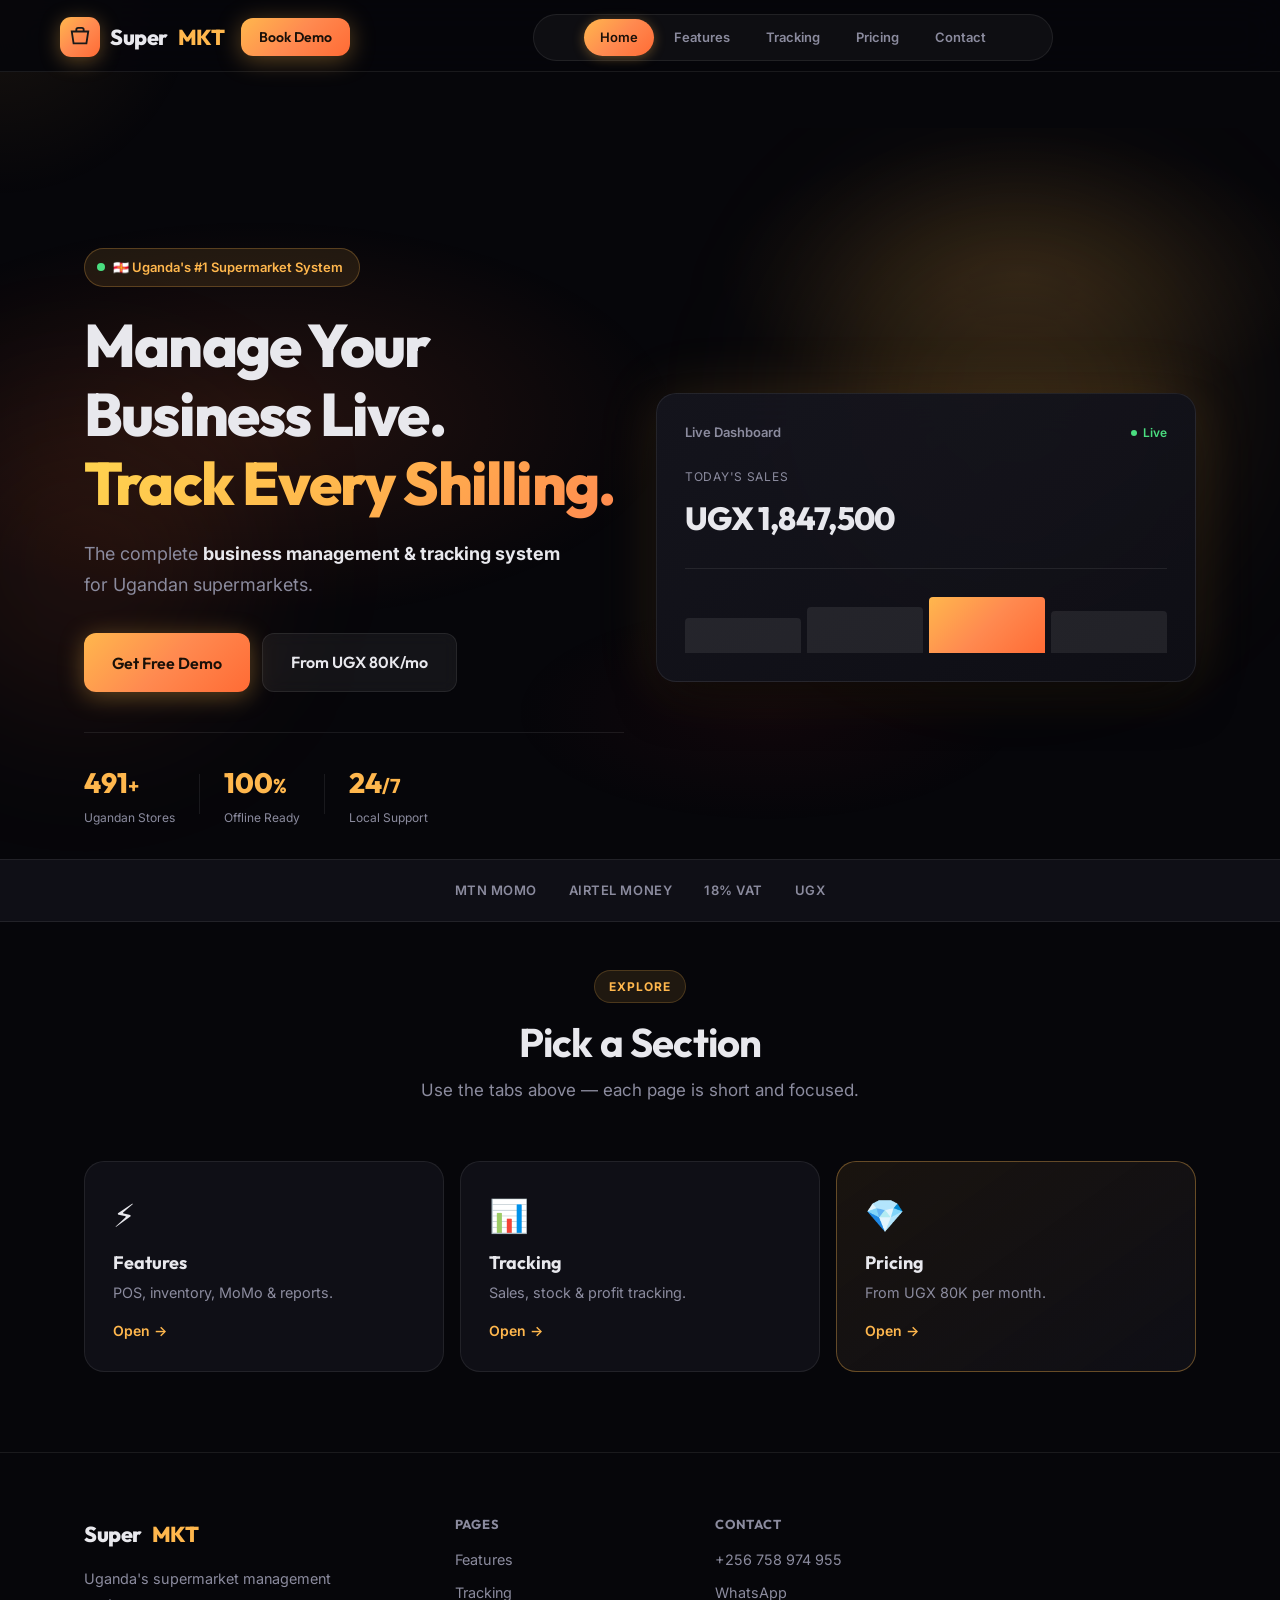
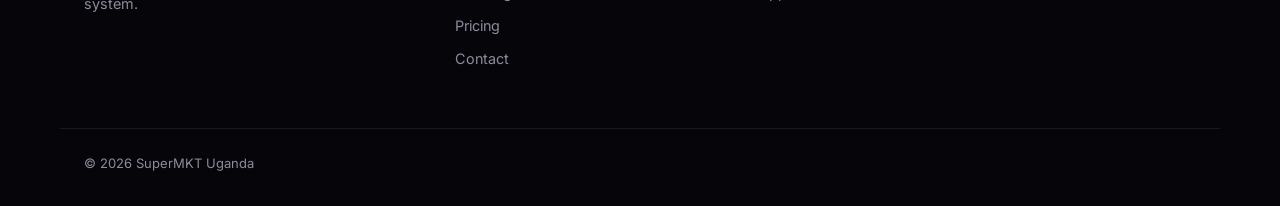
==== index.html @ b22f4d41 "Initial commit of asmart supermarket website" ====
<!DOCTYPE html>
<html lang="en">
<head>
    <meta charset="UTF-8">
    <meta name="viewport" content="width=device-width, initial-scale=1.0">
    <title>Home | SuperMKT Uganda</title>
    <meta name="description" content="Uganda's #1 supermarket POS and business management system. From UGX 80,000/month.">
    <link rel="stylesheet" href="styles.css">
    <link rel="preconnect" href="https://fonts.googleapis.com">
    <link rel="preconnect" href="https://fonts.gstatic.com" crossorigin>
    <link href="https://fonts.googleapis.com/css2?family=Outfit:wght@400;500;600;700;800&family=Inter:wght@400;500;600&display=swap" rel="stylesheet">
</head>
<body data-page="home">
    <div class="cursor-glow" id="cursorGlow" aria-hidden="true"></div>

    <header class="site-header" id="nav">
        <div class="wrap header-inner">
            <a href="index.html" class="brand">
                <span class="brand-icon"><svg width="22" height="22" viewBox="0 0 24 24" fill="none"><path d="M3 6h18l-2 13H5L3 6z" stroke="currentColor" stroke-width="2"/><path d="M8 6V4a2 2 0 012-2h4a2 2 0 012 2v2" stroke="currentColor" stroke-width="2"/></svg></span>
                Super<span class="brand-accent">MKT</span>
            </a>
            <nav class="page-tabs" aria-label="Pages">
                <a href="index.html" class="page-tab" data-page="home">Home</a>
                <a href="features.html" class="page-tab" data-page="features">Features</a>
                <a href="tracking.html" class="page-tab" data-page="tracking">Tracking</a>
                <a href="pricing.html" class="page-tab" data-page="pricing">Pricing</a>
                <a href="contact.html" class="page-tab" data-page="contact">Contact</a>
            </nav>
            <button class="btn btn-gold btn-sm header-cta" data-open-modal="demo">Book Demo</button>
            <button class="nav-toggle" id="navToggle" aria-label="Menu"><span></span><span></span><span></span></button>
        </div>
    </header>

    <main class="page-main">
        <section class="hero hero-compact">
            <div class="hero-mesh" aria-hidden="true"></div>
            <div class="hero-orb hero-orb-1" aria-hidden="true"></div>
            <div class="hero-orb hero-orb-2" aria-hidden="true"></div>
            <div class="wrap hero-inner">
                <div class="hero-content reveal">
                    <div class="pill"><span class="pill-dot"></span> &#127468;&#127468; Uganda's #1 Supermarket System</div>
                    <h1>Manage Your Business Live.<br><span class="text-gradient">Track Every Shilling.</span></h1>
                    <p class="hero-sub">The complete <strong>business management &amp; tracking system</strong> for Ugandan supermarkets.</p>
                    <div class="hero-btns">
                        <button class="btn btn-gold btn-lg" data-open-modal="demo">Get Free Demo</button>
                        <a href="pricing.html" class="btn btn-glass btn-lg">From UGX 80K/mo</a>
                    </div>
                    <div class="hero-metrics">
                        <div class="metric" data-count="500"><span class="metric-num">0</span><span class="metric-suffix">+</span><span class="metric-label">Ugandan Stores</span></div>
                        <div class="metric-divider"></div>
                        <div class="metric"><span class="metric-num">100</span><span class="metric-suffix">%</span><span class="metric-label">Offline Ready</span></div>
                        <div class="metric-divider"></div>
                        <div class="metric"><span class="metric-num">24</span><span class="metric-suffix">/7</span><span class="metric-label">Local Support</span></div>
                    </div>
                </div>
                <div class="hero-panel reveal delay">
                    <div class="panel-glass">
                        <div class="panel-header"><span class="panel-title">Live Dashboard</span><span class="panel-live"><span></span> Live</span></div>
                        <div class="panel-hero-stat">
                            <span class="panel-label">Today's Sales</span>
                            <span class="panel-big" id="liveSales">UGX 1,847,500</span>
                        </div>
                        <div class="panel-bars" aria-hidden="true">
                            <div class="bar" style="--h:55%"></div><div class="bar" style="--h:72%"></div><div class="bar active" style="--h:88%"></div><div class="bar" style="--h:65%"></div>
                        </div>
                    </div>
                </div>
            </div>
        </section>
        <section class="strip"><div class="wrap strip-inner"><span>MTN MoMo</span><span>Airtel Money</span><span>18% VAT</span><span>UGX</span></div></section>
        <section class="section explore-section">
            <div class="wrap">
                <div class="section-head reveal"><span class="tag">Explore</span><h2>Pick a Section</h2><p>Use the tabs above — each page is short and focused.</p></div>
                <div class="explore-grid reveal">
                    <a href="features.html" class="explore-card"><span class="explore-icon">&#9889;</span><h3>Features</h3><p>POS, inventory, MoMo &amp; reports.</p><span class="explore-link">Open &rarr;</span></a>
                    <a href="tracking.html" class="explore-card"><span class="explore-icon">&#128202;</span><h3>Tracking</h3><p>Sales, stock &amp; profit tracking.</p><span class="explore-link">Open &rarr;</span></a>
                    <a href="pricing.html" class="explore-card featured-explore"><span class="explore-icon">&#128142;</span><h3>Pricing</h3><p>From UGX 80K per month.</p><span class="explore-link">Open &rarr;</span></a>
                </div>
            </div>
        </section>
    </main>

    <footer class="footer">
        <div class="wrap footer-grid">
            <div class="footer-brand"><a href="index.html" class="brand">Super<span class="brand-accent">MKT</span></a><p>Uganda's supermarket management system.</p></div>
            <div class="footer-col"><h4>Pages</h4><a href="features.html">Features</a><a href="tracking.html">Tracking</a><a href="pricing.html">Pricing</a><a href="contact.html">Contact</a></div>
            <div class="footer-col"><h4>Contact</h4><a href="tel:+256758974955">+256 758 974 955</a><a href="https://wa.me/256779654710">WhatsApp</a></div>
        </div>
        <div class="wrap footer-bottom"><p>&copy; 2026 SuperMKT Uganda</p></div>
    </footer>

    <div class="modal-overlay" id="modalOverlay" aria-hidden="true">
        <div class="modal" role="dialog" aria-modal="true">
            <button class="modal-close" id="modalClose" aria-label="Close">&times;</button>
            <div class="modal-header"><span class="tag">Free Demo</span><h2>Book Your Free Demo</h2></div>
            <form id="demoForm" class="modal-form">
                <div class="form-grid">
                    <div class="field"><label for="demoName">Name</label><input type="text" id="demoName" required></div>
                    <div class="field"><label for="demoPhone">Phone</label><input type="tel" id="demoPhone" required></div>
                </div>
                <div class="field"><label for="demoCity">City</label><input type="text" id="demoCity" required></div>
                <div class="field"><label for="demoPlan">Plan</label><select id="demoPlan"><option value="Starter">Starter 80K</option><option value="Professional" selected>Professional 120K</option><option value="Enterprise">Enterprise 150K</option></select></div>
                <div class="field"><label for="demoMsg">Message</label><textarea id="demoMsg" rows="3"></textarea></div>
                <button type="submit" class="btn btn-gold btn-block btn-lg">Send via WhatsApp</button>
            </form>
        </div>
    </div>
    <script src="script.js"></script>
</body>
</html>
---- styles.css ----
/* SuperMKT Uganda — Premium Landing */
*, *::before, *::after { margin: 0; padding: 0; box-sizing: border-box; }

:root {
    --bg: #06060a;
    --bg-card: #0f0f16;
    --bg-elevated: #16161f;
    --surface: rgba(255, 255, 255, 0.04);
    --border: rgba(255, 255, 255, 0.08);
    --border-hover: rgba(255, 183, 77, 0.35);
    --text: #e8e8ed;
    --text-muted: #8b8b9e;
    --gold: #ffb74d;
    --gold-bright: #ffc107;
    --orange: #ff6b35;
    --red-ug: #d32f2f;
    --gradient: linear-gradient(135deg, #ffb74d 0%, #ff8a50 50%, #ff6b35 100%);
    --gradient-text: linear-gradient(135deg, #ffd54f, #ffb74d, #ff8a50);
    --glow: 0 0 60px rgba(255, 183, 77, 0.15);
    --shadow: 0 24px 48px -12px rgba(0, 0, 0, 0.6);
    --radius: 20px;
    --radius-sm: 12px;
    --font: 'Outfit', system-ui, sans-serif;
    --font-body: 'Inter', system-ui, sans-serif;
    --ease: cubic-bezier(0.22, 1, 0.36, 1);
    --nav-h: 72px;
    --header-h: 128px;
}

html { scroll-behavior: smooth; }

body {
    font-family: var(--font-body);
    background: var(--bg);
    color: var(--text);
    line-height: 1.6;
    overflow-x: hidden;
    -webkit-font-smoothing: antialiased;
}

.wrap {
    max-width: 1160px;
    margin: 0 auto;
    padding: 0 24px;
}

h1, h2, h3, h4 { font-family: var(--font); font-weight: 700; line-height: 1.15; }

a { color: inherit; text-decoration: none; }

/* Cursor glow (desktop) */
.cursor-glow {
    position: fixed;
    width: 400px;
    height: 400px;
    border-radius: 50%;
    background: radial-gradient(circle, rgba(255, 183, 77, 0.08) 0%, transparent 70%);
    pointer-events: none;
    z-index: 0;
    transform: translate(-50%, -50%);
    transition: opacity 0.3s;
    opacity: 0;
}

@media (hover: hover) and (pointer: fine) {
    .cursor-glow { opacity: 1; }
}

/* Nav */
.nav {
    position: fixed;
    top: 0; left: 0; right: 0;
    z-index: 1000;
    height: var(--nav-h);
    display: flex;
    align-items: center;
    transition: background 0.4s var(--ease), border-color 0.4s;
    border-bottom: 1px solid transparent;
}

.nav.scrolled {
    background: rgba(6, 6, 10, 0.85);
    backdrop-filter: blur(20px);
    -webkit-backdrop-filter: blur(20px);
    border-bottom-color: var(--border);
}

.nav-wrap {
    display: flex;
    align-items: center;
    justify-content: space-between;
    width: 100%;
}

.brand {
    display: flex;
    align-items: center;
    gap: 10px;
    font-family: var(--font);
    font-size: 1.35rem;
    font-weight: 800;
    color: var(--text);
    letter-spacing: -0.02em;
}

.brand-icon {
    width: 40px;
    height: 40px;
    display: flex;
    align-items: center;
    justify-content: center;
    background: var(--gradient);
    border-radius: 11px;
    color: #1a1a1a;
    box-shadow: 0 4px 20px rgba(255, 183, 77, 0.35);
}

.brand-accent { color: var(--gold); }

.nav-links {
    display: flex;
    align-items: center;
    gap: 2rem;
}

.nav-links a {
    font-size: 0.9rem;
    font-weight: 500;
    color: var(--text-muted);
    transition: color 0.25s;
    position: relative;
}

.nav-links a::after {
    content: '';
    position: absolute;
    bottom: -4px; left: 0;
    width: 0; height: 2px;
    background: var(--gradient);
    border-radius: 2px;
    transition: width 0.3s var(--ease);
}

.nav-links a:hover { color: var(--text); }
.nav-links a:hover::after { width: 100%; }

.nav-toggle {
    display: none;
    flex-direction: column;
    gap: 5px;
    background: none;
    border: none;
    cursor: pointer;
    padding: 8px;
}

.nav-toggle span {
    width: 24px;
    height: 2px;
    background: var(--text);
    border-radius: 2px;
    transition: 0.3s;
}

/* Buttons */
.btn {
    display: inline-flex;
    align-items: center;
    justify-content: center;
    gap: 8px;
    padding: 12px 24px;
    border-radius: var(--radius-sm);
    font-family: var(--font);
    font-weight: 600;
    font-size: 0.9375rem;
    border: none;
    cursor: pointer;
    transition: transform 0.25s var(--ease), box-shadow 0.25s, background 0.25s;
}

.btn:active { transform: scale(0.97); }

.btn-gold {
    background: var(--gradient);
    color: #1a1008;
    box-shadow: 0 4px 24px rgba(255, 183, 77, 0.35);
}

.btn-gold:hover {
    transform: translateY(-2px);
    box-shadow: 0 8px 32px rgba(255, 183, 77, 0.45);
}

.btn-glass {
    background: rgba(255, 255, 255, 0.06);
    color: var(--text);
    border: 1px solid var(--border);
    backdrop-filter: blur(8px);
}

.btn-glass:hover {
    background: rgba(255, 255, 255, 0.1);
    border-color: rgba(255, 255, 255, 0.15);
}

.btn-outline {
    background: transparent;
    color: var(--gold);
    border: 1.5px solid rgba(255, 183, 77, 0.4);
}

.btn-outline:hover {
    background: rgba(255, 183, 77, 0.08);
    border-color: var(--gold);
}

.btn-sm { padding: 10px 18px; font-size: 0.875rem; }
.btn-lg { padding: 16px 28px; font-size: 1rem; }
.btn-block { width: 100%; }

/* Hero */
.hero {
    position: relative;
    min-height: 100vh;
    padding: calc(var(--nav-h) + 48px) 0 80px;
    display: flex;
    align-items: center;
    overflow: hidden;
}

.hero-mesh {
    position: absolute;
    inset: 0;
    background:
        radial-gradient(ellipse 60% 50% at 20% 40%, rgba(255, 107, 53, 0.12) 0%, transparent 55%),
        radial-gradient(ellipse 50% 40% at 80% 20%, rgba(255, 183, 77, 0.1) 0%, transparent 50%),
        radial-gradient(ellipse 40% 30% at 60% 80%, rgba(211, 47, 47, 0.06) 0%, transparent 50%);
}

.hero-orb {
    position: absolute;
    border-radius: 50%;
    filter: blur(80px);
    animation: orbFloat 8s ease-in-out infinite;
}

.hero-orb-1 {
    width: 400px; height: 400px;
    background: rgba(255, 183, 77, 0.12);
    top: 10%; right: 5%;
}

.hero-orb-2 {
    width: 300px; height: 300px;
    background: rgba(255, 107, 53, 0.1);
    bottom: 20%; left: -5%;
    animation-delay: -4s;
}

@keyframes orbFloat {
    0%, 100% { transform: translate(0, 0); }
    50% { transform: translate(20px, -30px); }
}

.hero-inner {
    position: relative;
    display: grid;
    grid-template-columns: 1fr 1fr;
    gap: 48px;
    align-items: center;
    z-index: 1;
}

.pill {
    display: inline-flex;
    align-items: center;
    gap: 8px;
    padding: 8px 16px 8px 12px;
    background: rgba(255, 183, 77, 0.1);
    border: 1px solid rgba(255, 183, 77, 0.25);
    border-radius: 100px;
    font-size: 0.8125rem;
    font-weight: 600;
    color: var(--gold);
    margin-bottom: 24px;
}

.pill-dot {
    width: 8px; height: 8px;
    background: #4ade80;
    border-radius: 50%;
    animation: pulse 2s infinite;
}

@keyframes pulse {
    0%, 100% { opacity: 1; box-shadow: 0 0 0 0 rgba(74, 222, 128, 0.5); }
    50% { opacity: 0.8; box-shadow: 0 0 0 6px rgba(74, 222, 128, 0); }
}

.hero h1 {
    font-size: clamp(2.25rem, 5vw, 3.75rem);
    font-weight: 800;
    letter-spacing: -0.03em;
    margin-bottom: 20px;
    color: var(--text);
}

.text-gradient {
    background: var(--gradient-text);
    -webkit-background-clip: text;
    -webkit-text-fill-color: transparent;
    background-clip: text;
}

.hero-sub {
    font-size: 1.125rem;
    color: var(--text-muted);
    max-width: 480px;
    margin-bottom: 32px;
    line-height: 1.75;
}

.hero-sub strong { color: var(--text); }

.hero-btns {
    display: flex;
    flex-wrap: wrap;
    gap: 12px;
    margin-bottom: 40px;
}

.hero-metrics {
    display: flex;
    align-items: center;
    gap: 24px;
    padding-top: 28px;
    border-top: 1px solid var(--border);
}

.metric-num {
    font-family: var(--font);
    font-size: 1.75rem;
    font-weight: 800;
    color: var(--gold);
}

.metric-suffix {
    font-family: var(--font);
    font-size: 1.25rem;
    font-weight: 700;
    color: var(--gold);
}

.metric-label {
    display: block;
    font-size: 0.75rem;
    color: var(--text-muted);
    margin-top: 2px;
}

.metric-divider {
    width: 1px;
    height: 40px;
    background: var(--border);
}

/* Hero panel */
.hero-panel { position: relative; }

.panel-glass {
    background: linear-gradient(145deg, rgba(22, 22, 31, 0.9), rgba(15, 15, 22, 0.95));
    border: 1px solid var(--border);
    border-radius: var(--radius);
    padding: 28px;
    box-shadow: var(--shadow), var(--glow);
    backdrop-filter: blur(20px);
}

.panel-header {
    display: flex;
    justify-content: space-between;
    align-items: center;
    margin-bottom: 20px;
}

.panel-title {
    font-size: 0.8125rem;
    font-weight: 600;
    color: var(--text-muted);
}

.panel-live {
    display: flex;
    align-items: center;
    gap: 6px;
    font-size: 0.75rem;
    font-weight: 600;
    color: #4ade80;
}

.panel-live span {
    width: 6px; height: 6px;
    background: #4ade80;
    border-radius: 50%;
    animation: pulse 1.5s infinite;
}

.panel-hero-stat {
    margin-bottom: 20px;
    padding-bottom: 20px;
    border-bottom: 1px solid var(--border);
}

.panel-label {
    font-size: 0.75rem;
    color: var(--text-muted);
    text-transform: uppercase;
    letter-spacing: 0.06em;
}

.panel-big {
    display: block;
    font-family: var(--font);
    font-size: 2rem;
    font-weight: 800;
    color: var(--text);
    margin: 4px 0;
    letter-spacing: -0.02em;
}

.panel-change {
    font-size: 0.8125rem;
    color: #4ade80;
    font-weight: 600;
}

.panel-grid {
    display: grid;
    grid-template-columns: repeat(2, 1fr);
    gap: 10px;
    margin-bottom: 20px;
}

.panel-card {
    padding: 14px;
    background: var(--surface);
    border-radius: var(--radius-sm);
    border: 1px solid var(--border);
}

.panel-card.warn { border-color: rgba(255, 107, 53, 0.3); }

.pc-icon { font-size: 1.125rem; display: block; margin-bottom: 6px; }

.pc-val {
    font-family: var(--font);
    font-size: 1.25rem;
    font-weight: 700;
    display: block;
}

.pc-lbl {
    font-size: 0.6875rem;
    color: var(--text-muted);
}

.panel-bars {
    display: flex;
    align-items: flex-end;
    gap: 6px;
    height: 64px;
}

.panel-bars .bar {
    flex: 1;
    height: var(--h);
    background: rgba(255, 255, 255, 0.08);
    border-radius: 4px 4px 0 0;
    transition: height 0.6s var(--ease);
}

.panel-bars .bar.active {
    background: var(--gradient);
}

.float-badge {
    position: absolute;
    display: flex;
    align-items: center;
    gap: 10px;
    padding: 12px 16px;
    background: var(--bg-elevated);
    border: 1px solid var(--border);
    border-radius: var(--radius-sm);
    box-shadow: var(--shadow);
    animation: badgeFloat 4s ease-in-out infinite;
}

.float-badge strong { display: block; font-size: 0.8125rem; }
.float-badge small { font-size: 0.6875rem; color: var(--text-muted); }

.fb-1 { bottom: -16px; left: -24px; animation-delay: 0s; }
.fb-2 { top: 40px; right: -20px; animation-delay: 1.5s; }

.fb-icon { font-size: 1.25rem; }

@keyframes badgeFloat {
    0%, 100% { transform: translateY(0); }
    50% { transform: translateY(-8px); }
}

/* Strip */
.strip {
    padding: 20px 0;
    border-top: 1px solid var(--border);
    border-bottom: 1px solid var(--border);
    background: var(--bg-card);
}

.strip-inner {
    display: flex;
    flex-wrap: wrap;
    justify-content: center;
    gap: 12px 32px;
}

.strip-inner span {
    font-size: 0.8125rem;
    font-weight: 600;
    color: var(--text-muted);
    letter-spacing: 0.04em;
    text-transform: uppercase;
}

/* Sections */
.section { padding: 100px 0; }

.section-head {
    text-align: center;
    max-width: 560px;
    margin: 0 auto 56px;
}

.section-head h2 {
    font-size: clamp(1.75rem, 3.5vw, 2.5rem);
    margin-bottom: 12px;
    letter-spacing: -0.02em;
}

.section-head p { color: var(--text-muted); font-size: 1.0625rem; }

.tag {
    display: inline-block;
    padding: 6px 14px;
    background: rgba(255, 183, 77, 0.1);
    border: 1px solid rgba(255, 183, 77, 0.2);
    border-radius: 100px;
    font-size: 0.75rem;
    font-weight: 700;
    color: var(--gold);
    text-transform: uppercase;
    letter-spacing: 0.08em;
    margin-bottom: 16px;
}

/* Bento features */
.bento {
    display: grid;
    grid-template-columns: repeat(3, 1fr);
    gap: 16px;
}

.bento-card {
    position: relative;
    padding: 28px;
    background: var(--bg-card);
    border: 1px solid var(--border);
    border-radius: var(--radius);
    overflow: hidden;
    transition: transform 0.4s var(--ease), border-color 0.3s, box-shadow 0.3s;
}

.bento-card:hover {
    border-color: var(--border-hover);
    box-shadow: var(--glow);
    transform: translateY(-4px);
}

.bento-glow {
    position: absolute;
    top: -50%; right: -50%;
    width: 100%; height: 100%;
    background: radial-gradient(circle, rgba(255, 183, 77, 0.08) 0%, transparent 60%);
    pointer-events: none;
}

.bento-lg { grid-column: span 2; grid-row: span 1; }

.bento-wide { grid-column: span 2; }

.bento-num {
    font-family: var(--font);
    font-size: 0.75rem;
    font-weight: 700;
    color: var(--gold);
    opacity: 0.7;
    margin-bottom: 12px;
}

.bento-card h3 {
    font-size: 1.125rem;
    margin-bottom: 8px;
}

.bento-card p {
    font-size: 0.9rem;
    color: var(--text-muted);
    line-height: 1.65;
}

.pos-visual {
    margin-top: 20px;
    padding: 16px;
    background: var(--surface);
    border-radius: var(--radius-sm);
}

.pos-line {
    height: 8px;
    background: rgba(255, 255, 255, 0.1);
    border-radius: 4px;
    margin-bottom: 8px;
}

.pos-line.short { width: 60%; }

.pos-total {
    margin-top: 12px;
    font-family: var(--font);
    font-weight: 700;
    color: var(--gold);
    font-size: 1.125rem;
}

/* Tracking */
.tracking-section { background: var(--bg-card); }

.tracking-layout {
    display: grid;
    grid-template-columns: 1fr 1.1fr;
    gap: 64px;
    align-items: center;
}

.track-ring {
    position: relative;
    width: 220px;
    height: 220px;
    margin: 0 auto;
}

.ring-svg {
    width: 100%;
    height: 100%;
    transform: rotate(-90deg);
}

.ring-progress {
    transition: stroke-dashoffset 1.5s var(--ease);
}

.ring-center {
    position: absolute;
    inset: 0;
    display: flex;
    flex-direction: column;
    align-items: center;
    justify-content: center;
}

.ring-val {
    font-family: var(--font);
    font-size: 2.5rem;
    font-weight: 800;
    color: var(--gold);
}

.ring-lbl { font-size: 0.875rem; color: var(--text-muted); }

.tracking-copy h2 {
    font-size: clamp(1.75rem, 3vw, 2.25rem);
    margin-bottom: 16px;
}

.tracking-copy > p {
    color: var(--text-muted);
    margin-bottom: 24px;
    font-size: 1.0625rem;
}

.check-list {
    list-style: none;
    margin-bottom: 32px;
}

.check-list li {
    padding: 10px 0 10px 28px;
    position: relative;
    font-size: 0.9375rem;
    border-bottom: 1px solid var(--border);
}

.check-list li::before {
    content: '✓';
    position: absolute;
    left: 0;
    color: var(--gold);
    font-weight: 700;
}

/* Uganda card */
.uganda-card {
    display: grid;
    grid-template-columns: auto 1fr;
    gap: 24px 40px;
    padding: 48px;
    background: linear-gradient(135deg, rgba(211, 47, 47, 0.08), rgba(255, 183, 77, 0.06));
    border: 1px solid var(--border);
    border-radius: var(--radius);
    align-items: start;
}

.uganda-flag { font-size: 3rem; grid-row: span 2; }

.uganda-text h2 {
    font-size: clamp(1.5rem, 2.5vw, 2rem);
    margin-bottom: 12px;
}

.uganda-text p { color: var(--text-muted); line-height: 1.7; }

.uganda-chips {
    grid-column: 2;
    display: flex;
    flex-wrap: wrap;
    gap: 8px;
}

.uganda-chips span {
    padding: 8px 16px;
    background: var(--surface);
    border: 1px solid var(--border);
    border-radius: 100px;
    font-size: 0.8125rem;
    font-weight: 600;
}

.uganda-expand {
    grid-column: 1 / -1;
    padding-top: 16px;
    border-top: 1px solid var(--border);
}

.uganda-expand small {
    display: block;
    color: var(--text-muted);
    font-size: 0.8125rem;
    margin-bottom: 8px;
}

.ea-list {
    font-size: 0.875rem;
    color: var(--text-muted);
    font-weight: 500;
}

/* Testimonials */
.testimonial-slider {
    position: relative;
    max-width: 640px;
    margin: 0 auto;
    min-height: 200px;
}

.t-card {
    position: absolute;
    inset: 0;
    padding: 40px;
    background: var(--bg-card);
    border: 1px solid var(--border);
    border-radius: var(--radius);
    text-align: center;
    opacity: 0;
    transform: translateX(24px);
    transition: opacity 0.5s var(--ease), transform 0.5s var(--ease);
    pointer-events: none;
}

.t-card.active {
    opacity: 1;
    transform: translateX(0);
    pointer-events: auto;
    position: relative;
}

.t-stars { color: var(--gold); font-size: 1.25rem; margin-bottom: 16px; letter-spacing: 4px; }

.t-card p {
    font-size: 1.125rem;
    font-style: italic;
    line-height: 1.7;
    margin-bottom: 20px;
    color: var(--text);
}

.t-card footer { font-size: 0.875rem; color: var(--text-muted); }
.t-card footer strong { color: var(--gold); }

.t-dots {
    display: flex;
    justify-content: center;
    gap: 8px;
    margin-top: 24px;
}

.t-dot {
    width: 10px; height: 10px;
    border-radius: 50%;
    border: none;
    background: var(--border);
    cursor: pointer;
    transition: 0.3s;
    padding: 0;
}

.t-dot.active,
.t-dot:hover {
    background: var(--gold);
    transform: scale(1.2);
}

/* Pricing */
.pricing-section { background: var(--bg-card); }

.pricing-toggle {
    text-align: center;
    margin-bottom: 40px;
}

.toggle-label {
    font-size: 0.875rem;
    font-weight: 600;
    color: var(--gold);
}

.pricing-cards {
    display: grid;
    grid-template-columns: repeat(3, 1fr);
    gap: 20px;
    align-items: stretch;
}

.price-card {
    position: relative;
    padding: 32px 28px;
    background: var(--bg);
    border: 1px solid var(--border);
    border-radius: var(--radius);
    display: flex;
    flex-direction: column;
    transition: transform 0.35s var(--ease), border-color 0.3s, box-shadow 0.3s;
}

.price-card:hover {
    transform: translateY(-6px);
    border-color: var(--border-hover);
}

.price-card.featured {
    border-color: rgba(255, 183, 77, 0.5);
    background: linear-gradient(180deg, rgba(255, 183, 77, 0.06) 0%, var(--bg) 40%);
    box-shadow: var(--glow);
    transform: scale(1.03);
    z-index: 1;
}

.price-card.featured:hover { transform: scale(1.03) translateY(-6px); }

.price-badge {
    position: absolute;
    top: -12px;
    left: 50%;
    transform: translateX(-50%);
    padding: 6px 16px;
    background: var(--gradient);
    color: #1a1008;
    font-size: 0.75rem;
    font-weight: 700;
    border-radius: 100px;
    white-space: nowrap;
}

.price-card h3 {
    font-size: 1.25rem;
    margin-bottom: 16px;
}

.price {
    display: flex;
    align-items: baseline;
    gap: 4px;
    margin-bottom: 8px;
}

.price-cur { font-size: 0.875rem; color: var(--text-muted); font-weight: 600; }

.price-amt {
    font-family: var(--font);
    font-size: 2.75rem;
    font-weight: 800;
    background: var(--gradient-text);
    -webkit-background-clip: text;
    -webkit-text-fill-color: transparent;
    background-clip: text;
    letter-spacing: -0.03em;
}

.price-per { font-size: 0.875rem; color: var(--text-muted); }

.price-desc {
    font-size: 0.875rem;
    color: var(--text-muted);
    margin-bottom: 24px;
    padding-bottom: 24px;
    border-bottom: 1px solid var(--border);
}

.price-card ul {
    list-style: none;
    flex: 1;
    margin-bottom: 28px;
}

.price-card li {
    padding: 8px 0 8px 22px;
    position: relative;
    font-size: 0.9rem;
    color: var(--text-muted);
}

.price-card li::before {
    content: '✓';
    position: absolute;
    left: 0;
    color: var(--gold);
    font-weight: 700;
}

/* FAQ */
.faq-grid {
    max-width: 680px;
    margin: 0 auto;
    display: flex;
    flex-direction: column;
    gap: 12px;
}

.faq {
    background: var(--bg-card);
    border: 1px solid var(--border);
    border-radius: var(--radius-sm);
    overflow: hidden;
    transition: border-color 0.3s;
}

.faq[open] { border-color: var(--border-hover); }

.faq summary {
    padding: 20px 24px;
    font-family: var(--font);
    font-weight: 600;
    font-size: 1rem;
    cursor: pointer;
    list-style: none;
    display: flex;
    justify-content: space-between;
    align-items: center;
}

.faq summary::-webkit-details-marker { display: none; }

.faq summary::after {
    content: '+';
    font-size: 1.25rem;
    color: var(--gold);
    font-weight: 400;
    transition: transform 0.3s;
}

.faq[open] summary::after { content: '−'; }

.faq p {
    padding: 0 24px 20px;
    font-size: 0.9375rem;
    color: var(--text-muted);
    line-height: 1.7;
}

/* CTA */
.cta-box {
    text-align: center;
    padding: 64px 48px;
    background: linear-gradient(135deg, rgba(255, 183, 77, 0.12), rgba(255, 107, 53, 0.08));
    border: 1px solid rgba(255, 183, 77, 0.25);
    border-radius: var(--radius);
}

.cta-box h2 {
    font-size: clamp(1.75rem, 3vw, 2.25rem);
    margin-bottom: 12px;
}

.cta-box > p {
    color: var(--text-muted);
    margin-bottom: 32px;
    max-width: 480px;
    margin-left: auto;
    margin-right: auto;
}

.cta-btns {
    display: flex;
    flex-wrap: wrap;
    gap: 12px;
    justify-content: center;
    margin-bottom: 28px;
}

.cta-contacts {
    display: flex;
    flex-wrap: wrap;
    gap: 8px;
    justify-content: center;
    font-size: 0.875rem;
}

.cta-contacts a {
    color: var(--gold);
    font-weight: 500;
    transition: opacity 0.2s;
}

.cta-contacts a:hover { opacity: 0.8; }
.cta-contacts span { color: var(--text-muted); }

/* Footer */
.footer {
    padding: 64px 0 32px;
    border-top: 1px solid var(--border);
}

.footer-grid {
    display: grid;
    grid-template-columns: 1.5fr repeat(3, 1fr);
    gap: 40px;
    margin-bottom: 48px;
}

.footer-brand p {
    margin-top: 16px;
    font-size: 0.9rem;
    color: var(--text-muted);
    line-height: 1.7;
    max-width: 280px;
}

.footer-col h4 {
    font-size: 0.8125rem;
    text-transform: uppercase;
    letter-spacing: 0.06em;
    color: var(--text-muted);
    margin-bottom: 16px;
}

.footer-col a {
    display: block;
    font-size: 0.9rem;
    color: var(--text-muted);
    margin-bottom: 10px;
    transition: color 0.2s;
}

.footer-col a:hover { color: var(--gold); }

.footer-bottom {
    display: flex;
    flex-wrap: wrap;
    justify-content: space-between;
    gap: 12px;
    padding-top: 24px;
    border-top: 1px solid var(--border);
    font-size: 0.8125rem;
    color: var(--text-muted);
}

.footer-ea { opacity: 0.7; }

/* Modal */
.modal-overlay {
    position: fixed;
    inset: 0;
    z-index: 2000;
    background: rgba(0, 0, 0, 0.75);
    backdrop-filter: blur(8px);
    display: flex;
    align-items: center;
    justify-content: center;
    padding: 24px;
    opacity: 0;
    visibility: hidden;
    transition: opacity 0.35s, visibility 0.35s;
}

.modal-overlay.open {
    opacity: 1;
    visibility: visible;
}

.modal {
    position: relative;
    width: 100%;
    max-width: 480px;
    max-height: 90vh;
    overflow-y: auto;
    background: var(--bg-elevated);
    border: 1px solid var(--border);
    border-radius: var(--radius);
    padding: 40px 32px 32px;
    box-shadow: var(--shadow), var(--glow);
    transform: scale(0.92) translateY(20px);
    transition: transform 0.4s var(--ease);
}

.modal-overlay.open .modal {
    transform: scale(1) translateY(0);
}

.modal-close {
    position: absolute;
    top: 16px;
    right: 16px;
    width: 40px;
    height: 40px;
    border: none;
    background: var(--surface);
    color: var(--text-muted);
    font-size: 1.5rem;
    border-radius: 50%;
    cursor: pointer;
    transition: 0.2s;
    line-height: 1;
}

.modal-close:hover {
    background: rgba(255, 183, 77, 0.15);
    color: var(--gold);
}

.modal-header {
    margin-bottom: 28px;
}

.modal-header h2 {
    font-size: 1.5rem;
    margin: 8px 0;
}

.modal-header p {
    font-size: 0.9rem;
    color: var(--text-muted);
}

.form-grid {
    display: grid;
    grid-template-columns: 1fr 1fr;
    gap: 16px;
}

.field { margin-bottom: 16px; }

.field label {
    display: block;
    font-size: 0.8125rem;
    font-weight: 600;
    margin-bottom: 6px;
    color: var(--text-muted);
}

.field input,
.field select,
.field textarea {
    width: 100%;
    padding: 12px 14px;
    background: var(--bg);
    border: 1px solid var(--border);
    border-radius: var(--radius-sm);
    color: var(--text);
    font-family: inherit;
    font-size: 0.9375rem;
    transition: border-color 0.25s, box-shadow 0.25s;
}

.field input:focus,
.field select:focus,
.field textarea:focus {
    outline: none;
    border-color: rgba(255, 183, 77, 0.5);
    box-shadow: 0 0 0 3px rgba(255, 183, 77, 0.1);
}

.field textarea { resize: vertical; min-height: 80px; }

/* Reveal animations */
.reveal {
    opacity: 0;
    transform: translateY(32px);
    transition: opacity 0.7s var(--ease), transform 0.7s var(--ease);
}

.reveal.visible {
    opacity: 1;
    transform: translateY(0);
}

.reveal.delay { transition-delay: 0.15s; }

/* Responsive */
@media (max-width: 1024px) {
    .hero-inner,
    .tracking-layout { grid-template-columns: 1fr; gap: 48px; }

    .hero-panel { max-width: 480px; margin: 0 auto; }

    .bento { grid-template-columns: 1fr 1fr; }
    .bento-lg, .bento-wide { grid-column: span 2; }

    .pricing-cards { grid-template-columns: 1fr; max-width: 400px; margin: 0 auto; }

    .price-card.featured { transform: none; }
    .price-card.featured:hover { transform: translateY(-6px); }

    .footer-grid { grid-template-columns: 1fr 1fr; }
}

@media (max-width: 768px) {
    .nav-links {
        display: none;
        position: absolute;
        top: var(--nav-h);
        left: 0; right: 0;
        flex-direction: column;
        padding: 24px;
        background: rgba(6, 6, 10, 0.98);
        border-bottom: 1px solid var(--border);
        gap: 16px;
    }

    .nav-links.open { display: flex; }

    .nav-toggle { display: flex; }

    .bento { grid-template-columns: 1fr; }
    .bento-lg, .bento-wide { grid-column: span 1; }

    .uganda-card {
        grid-template-columns: 1fr;
        padding: 32px 24px;
    }

    .uganda-flag { grid-row: auto; }
    .uganda-chips { grid-column: 1; }

    .float-badge { display: none; }

    .form-grid { grid-template-columns: 1fr; }

    .footer-grid { grid-template-columns: 1fr; }

    .cta-box { padding: 40px 24px; }

    .hero-metrics { flex-wrap: wrap; gap: 16px; }
    .metric-divider { display: none; }
}

@media (max-width: 480px) {
    .hero-btns, .cta-btns { flex-direction: column; }
    .hero-btns .btn, .cta-btns .btn { width: 100%; }
}

/* Multi-page tab navigation */
.site-header {
    position: fixed;
    top: 0;
    left: 0;
    right: 0;
    z-index: 1000;
    background: rgba(6, 6, 10, 0.9);
    backdrop-filter: blur(20px);
    -webkit-backdrop-filter: blur(20px);
    border-bottom: 1px solid var(--border);
    transition: box-shadow 0.3s;
}

.site-header.scrolled { box-shadow: 0 8px 32px rgba(0, 0, 0, 0.4); }

.header-inner {
    display: flex;
    align-items: center;
    justify-content: space-between;
    gap: 16px;
    padding: 14px 0 10px;
    flex-wrap: wrap;
}

.page-tabs {
    display: flex;
    align-items: center;
    gap: 4px;
    padding: 4px;
    background: rgba(255, 255, 255, 0.04);
    border: 1px solid var(--border);
    border-radius: 100px;
    order: 3;
    flex: 1 1 auto;
    justify-content: center;
    max-width: 520px;
    margin: 0 auto;
}

.page-tab {
    padding: 8px 16px;
    border-radius: 100px;
    font-size: 0.8125rem;
    font-weight: 600;
    color: var(--text-muted);
    transition: color 0.25s, background 0.25s, box-shadow 0.25s;
    white-space: nowrap;
}

.page-tab:hover {
    color: var(--text);
    background: rgba(255, 255, 255, 0.06);
}

.page-tab.active {
    color: #1a1008;
    background: var(--gradient);
    box-shadow: 0 2px 12px rgba(255, 183, 77, 0.35);
}

.header-cta { flex-shrink: 0; }

.page-main {
    padding-top: var(--header-h);
    min-height: 100vh;
}

.page-hero {
    padding: 48px 0 32px;
    text-align: center;
    background: linear-gradient(180deg, rgba(255, 183, 77, 0.06) 0%, transparent 100%);
}

.page-hero h1 {
    font-size: clamp(1.75rem, 4vw, 2.5rem);
    margin: 12px 0;
    letter-spacing: -0.02em;
}

.page-hero p {
    color: var(--text-muted);
    max-width: 520px;
    margin: 0 auto;
    font-size: 1.0625rem;
}

.page-section { padding: 48px 0 64px; }

.page-section .section-head { margin-bottom: 32px; }

.hero-compact {
    min-height: auto;
    padding-bottom: 32px;
}

.hero-compact .hero-inner { gap: 32px; }

.explore-section { padding: 48px 0 80px; }

.explore-grid {
    display: grid;
    grid-template-columns: repeat(3, 1fr);
    gap: 16px;
}

.explore-card {
    display: flex;
    flex-direction: column;
    padding: 28px;
    background: var(--bg-card);
    border: 1px solid var(--border);
    border-radius: var(--radius);
    transition: transform 0.35s var(--ease), border-color 0.3s, box-shadow 0.3s;
}

.explore-card:hover {
    transform: translateY(-6px);
    border-color: var(--border-hover);
    box-shadow: var(--glow);
}

.explore-card.featured-explore {
    border-color: rgba(255, 183, 77, 0.35);
    background: linear-gradient(145deg, rgba(255, 183, 77, 0.08), var(--bg-card));
}

.explore-icon { font-size: 2rem; margin-bottom: 12px; }

.explore-card h3 {
    font-size: 1.125rem;
    margin-bottom: 8px;
}

.explore-card p {
    font-size: 0.9rem;
    color: var(--text-muted);
    flex: 1;
    margin-bottom: 16px;
}

.explore-link {
    font-size: 0.875rem;
    font-weight: 600;
    color: var(--gold);
}

.page-nav-hint {
    text-align: center;
    margin-top: 40px;
}

.uganda-flag {
    font-size: 2.5rem;
    font-weight: 800;
    color: var(--gold);
    font-family: var(--font);
}

@media (max-width: 900px) {
    :root { --header-h: 168px; }

    .header-inner { justify-content: space-between; }

    .page-tabs {
        order: 4;
        width: 100%;
        max-width: none;
        overflow-x: auto;
        justify-content: flex-start;
        -webkit-overflow-scrolling: touch;
        scrollbar-width: none;
    }

    .page-tabs::-webkit-scrollbar { display: none; }

    .explore-grid { grid-template-columns: 1fr; }
}

@media (max-width: 768px) {
    .page-tabs.open-mobile,
    .nav-links.open { display: none; }

    .nav-toggle { display: flex; }
}
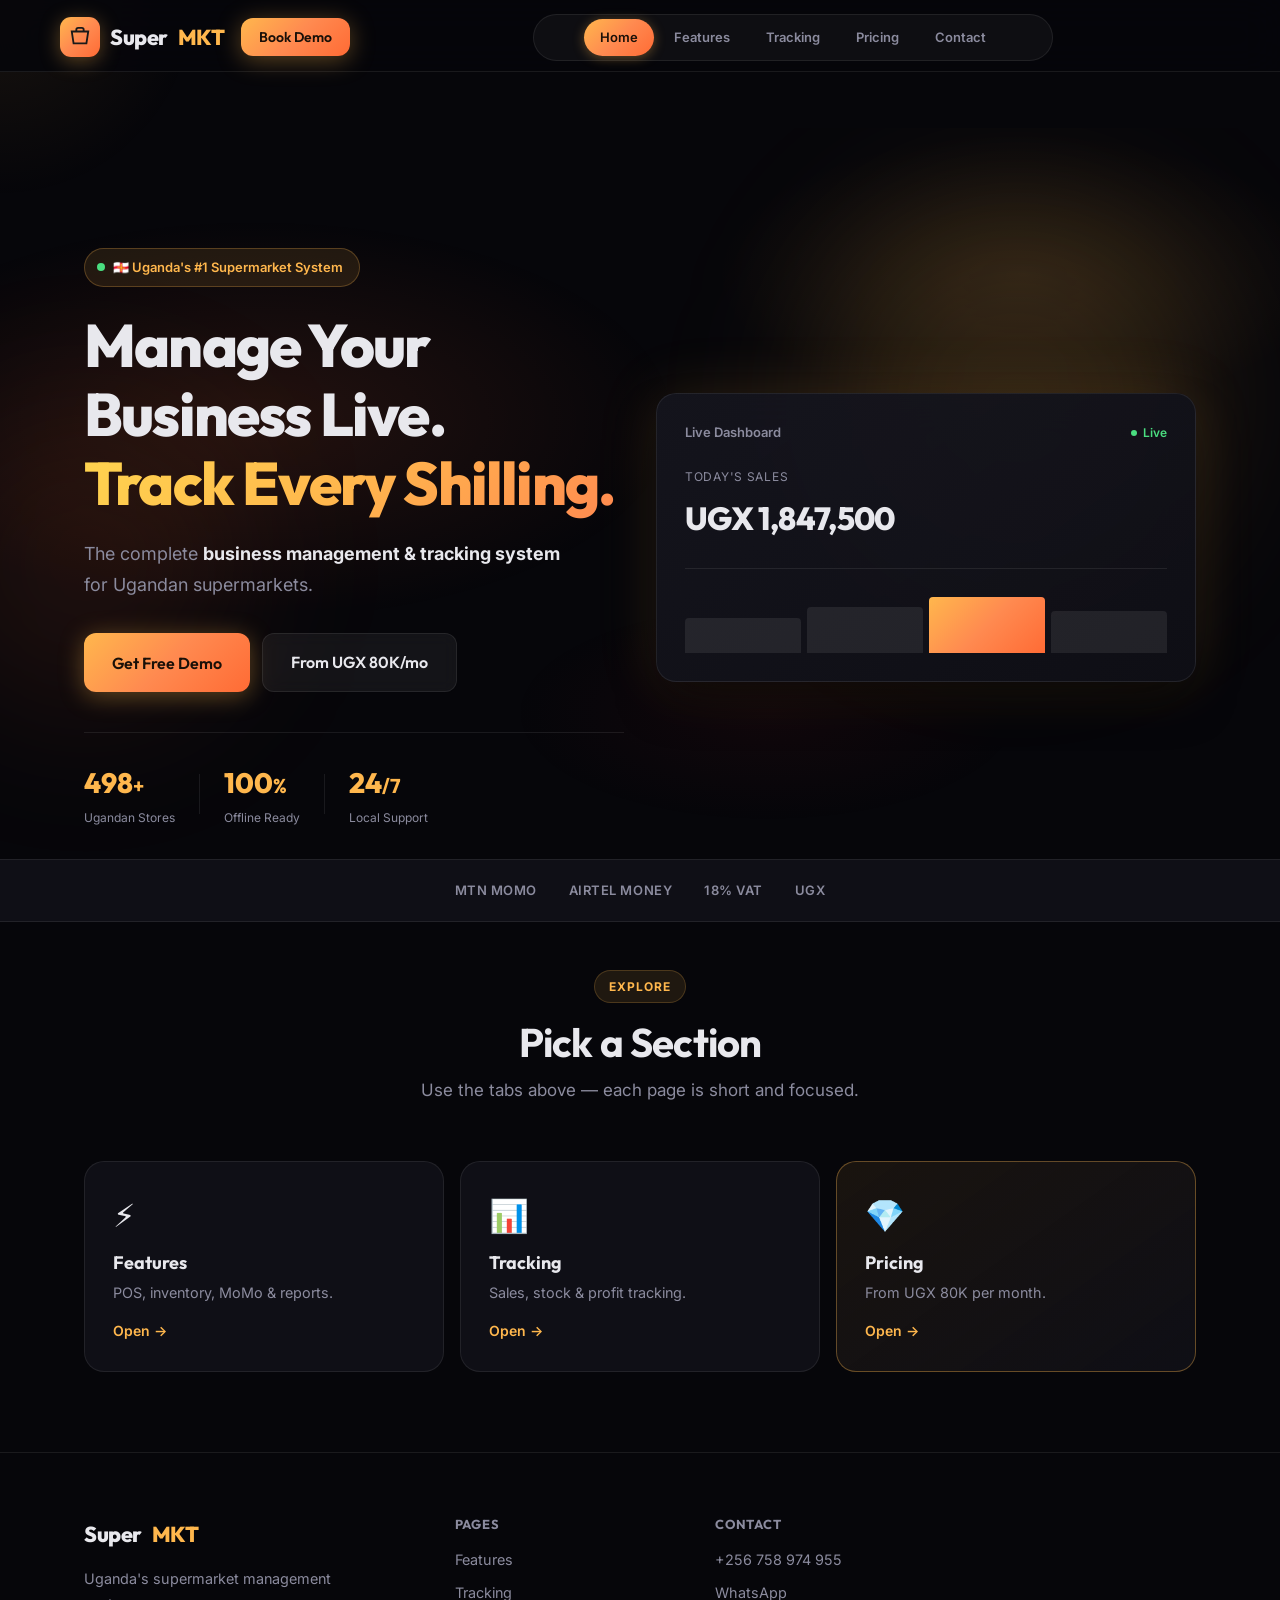
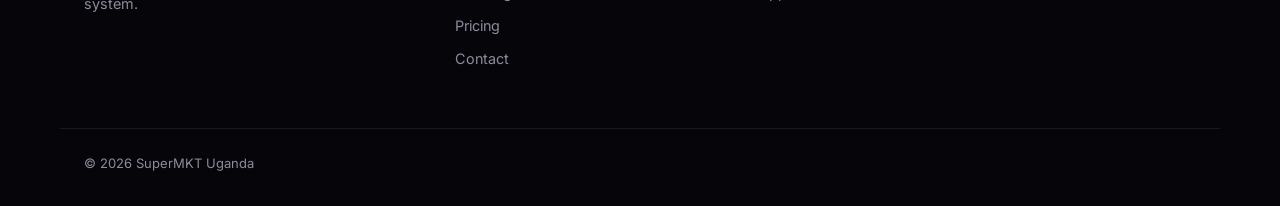
==== commit 3ba8c2a5: "Add logo as favicon and social preview image. Open Graph and Twitter Card meta tags on all pages so " ====
--- a/index.html
+++ b/index.html
@@ -5,6 +5,21 @@
     <meta name="viewport" content="width=device-width, initial-scale=1.0">
     <title>Home | SuperMKT Uganda</title>
     <meta name="description" content="Uganda's #1 supermarket POS and business management system. From UGX 80,000/month.">
+    <link rel="icon" type="image/png" href="logo.png">
+    <link rel="apple-touch-icon" href="logo.png">
+    <meta property="og:type" content="website">
+    <meta property="og:site_name" content="SuperMKT Uganda">
+    <meta property="og:title" content="Home | SuperMKT Uganda">
+    <meta property="og:description" content="Uganda's #1 supermarket POS and business management system. From UGX 80,000/month.">
+    <meta property="og:url" content="https://asmart.supermarket.ug/">
+    <meta property="og:image" content="https://asmart.supermarket.ug/logo.png">
+    <meta property="og:image:type" content="image/png">
+    <meta property="og:image:width" content="500">
+    <meta property="og:image:height" content="500">
+    <meta name="twitter:card" content="summary_large_image">
+    <meta name="twitter:title" content="Home | SuperMKT Uganda">
+    <meta name="twitter:description" content="Uganda's #1 supermarket POS and business management system. From UGX 80,000/month.">
+    <meta name="twitter:image" content="https://asmart.supermarket.ug/logo.png">
     <link rel="stylesheet" href="styles.css">
     <link rel="preconnect" href="https://fonts.googleapis.com">
     <link rel="preconnect" href="https://fonts.gstatic.com" crossorigin>
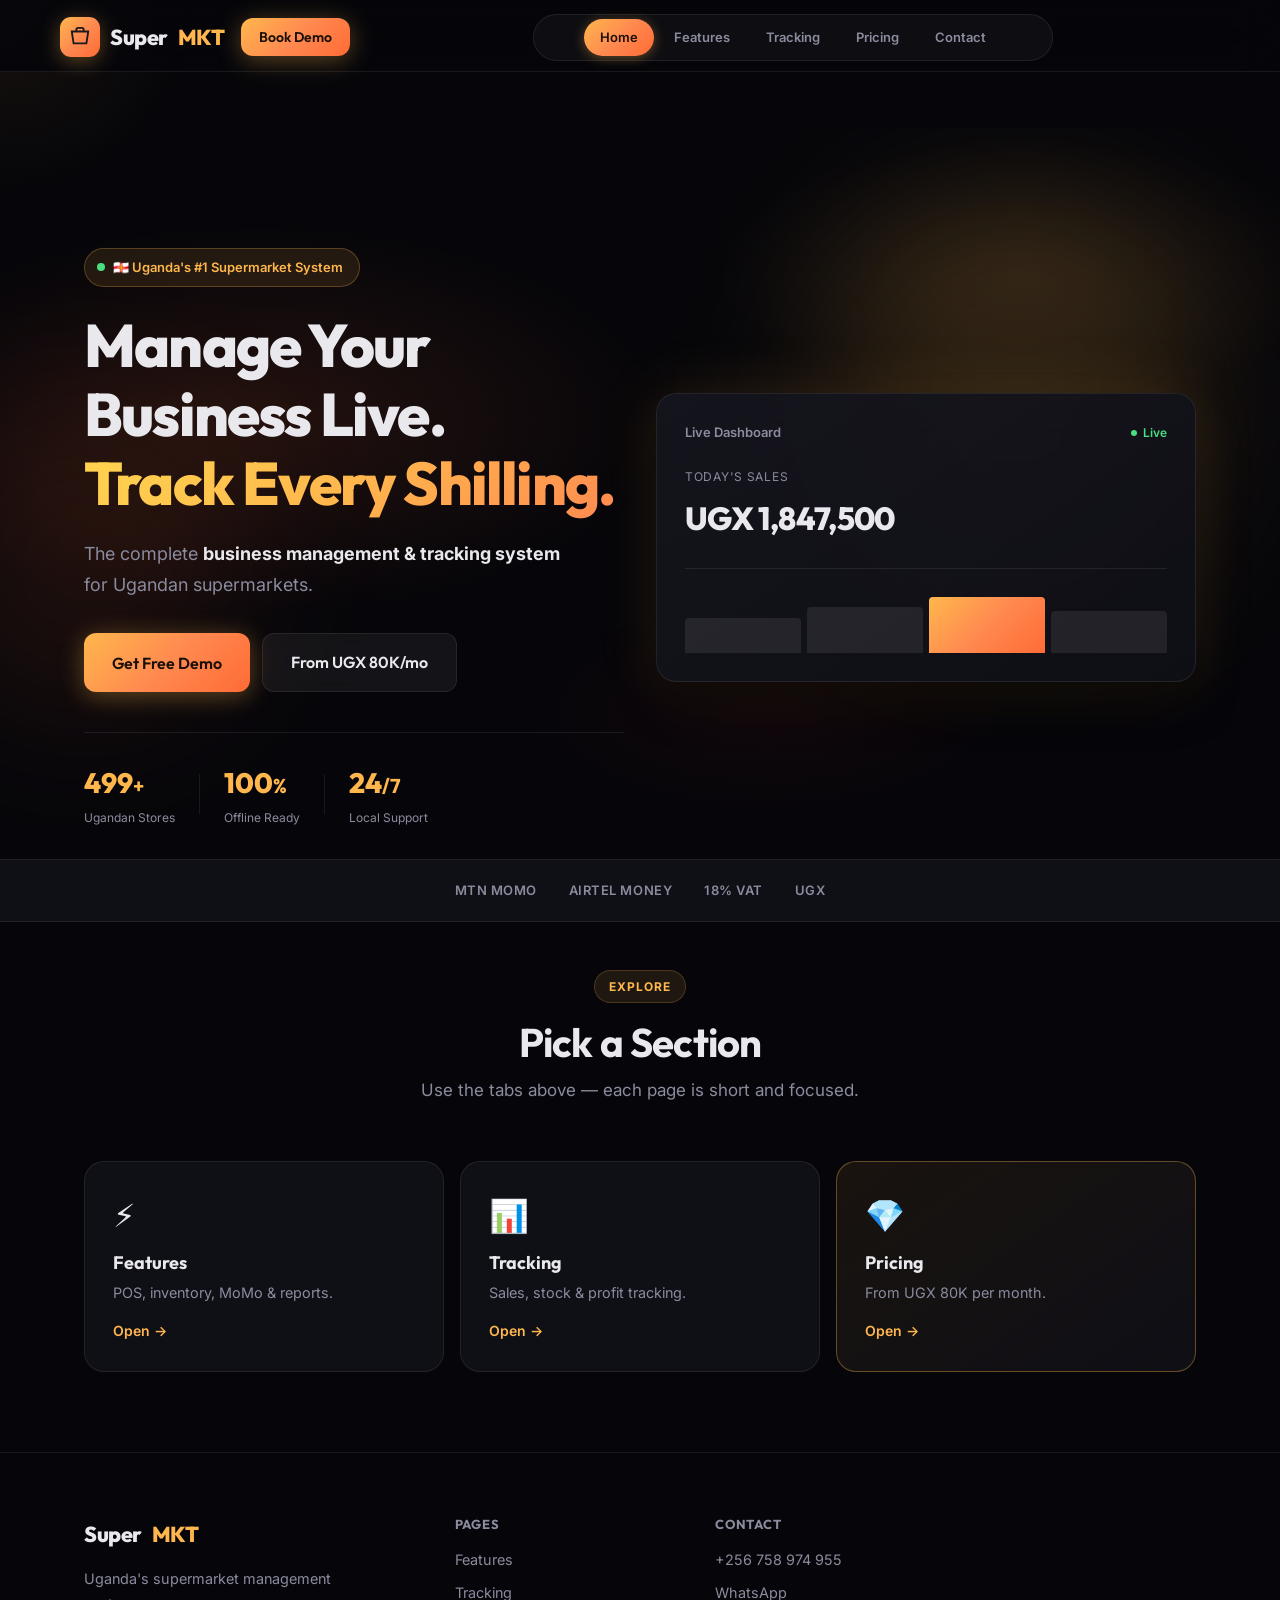
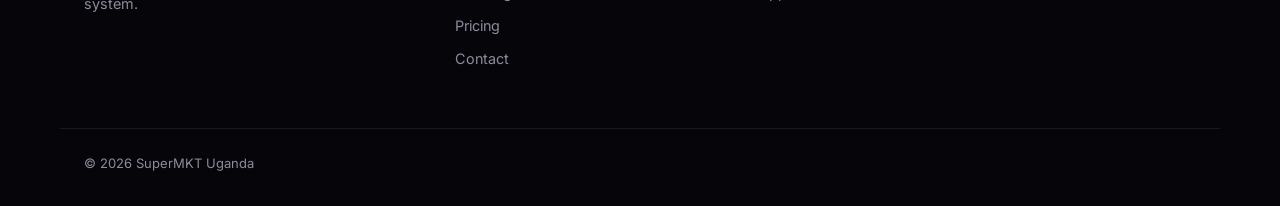
==== commit 5cbd9d07: "Fix social link preview with 1200x630 OG image from LOGO#. Facebook and WhatsApp need a wide JPEG pr" ====
--- a/index.html
+++ b/index.html
@@ -12,14 +12,19 @@
     <meta property="og:title" content="Home | SuperMKT Uganda">
     <meta property="og:description" content="Uganda's #1 supermarket POS and business management system. From UGX 80,000/month.">
     <meta property="og:url" content="https://asmart.supermarket.ug/">
-    <meta property="og:image" content="https://asmart.supermarket.ug/logo.png">
-    <meta property="og:image:type" content="image/png">
-    <meta property="og:image:width" content="500">
-    <meta property="og:image:height" content="500">
+    <meta property="og:image" content="https://asmart.supermarket.ug/og-image.jpg">
+    <meta property="og:image:secure_url" content="https://asmart.supermarket.ug/og-image.jpg">
+    <meta property="og:image:type" content="image/jpeg">
+    <meta property="og:image:width" content="1200">
+    <meta property="og:image:height" content="630">
+    <meta property="og:image:alt" content="ERP Family Supermarket - SuperMKT Uganda">
     <meta name="twitter:card" content="summary_large_image">
     <meta name="twitter:title" content="Home | SuperMKT Uganda">
     <meta name="twitter:description" content="Uganda's #1 supermarket POS and business management system. From UGX 80,000/month.">
-    <meta name="twitter:image" content="https://asmart.supermarket.ug/logo.png">
+    <meta name="twitter:image" content="https://asmart.supermarket.ug/og-image.jpg">
+    <meta name="twitter:image:alt" content="ERP Family Supermarket - SuperMKT Uganda">
+    <link rel="image_src" href="https://asmart.supermarket.ug/og-image.jpg">
+    <meta itemprop="image" content="https://asmart.supermarket.ug/og-image.jpg">
     <link rel="stylesheet" href="styles.css">
     <link rel="preconnect" href="https://fonts.googleapis.com">
     <link rel="preconnect" href="https://fonts.gstatic.com" crossorigin>
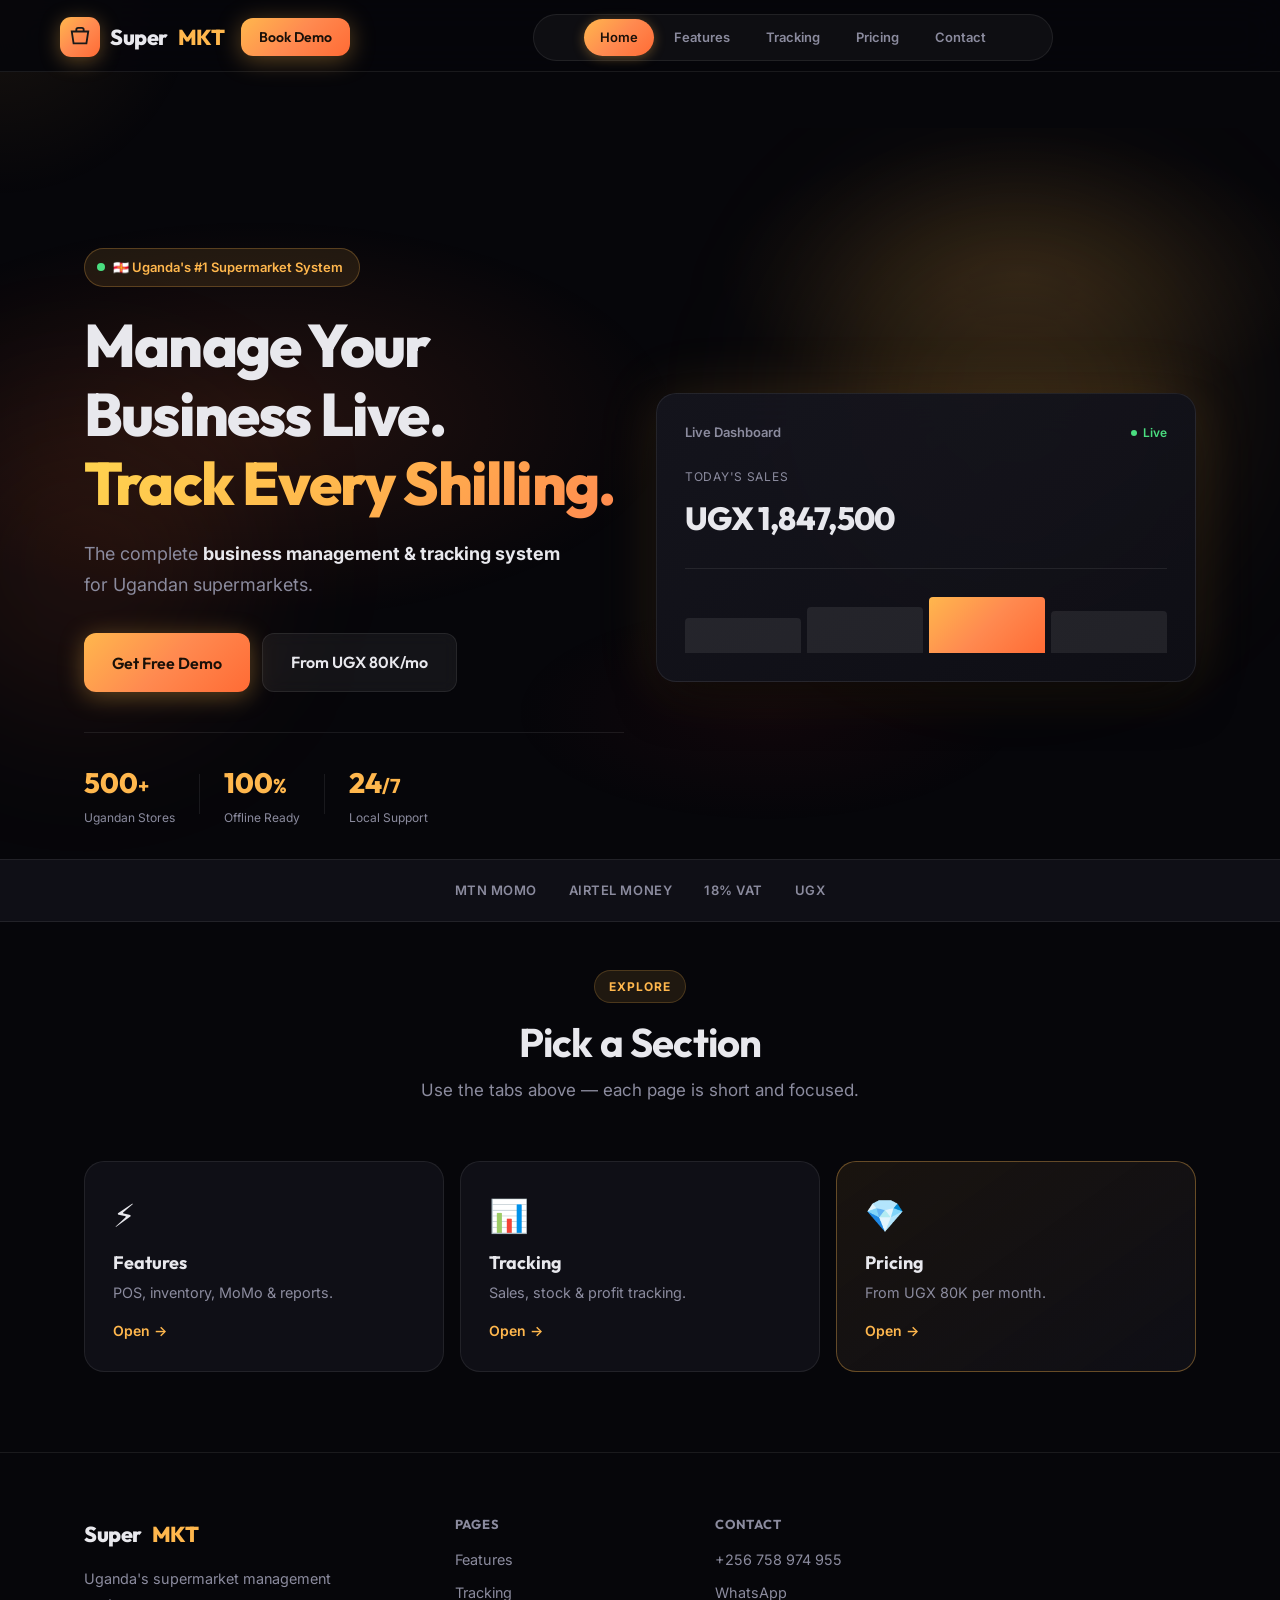
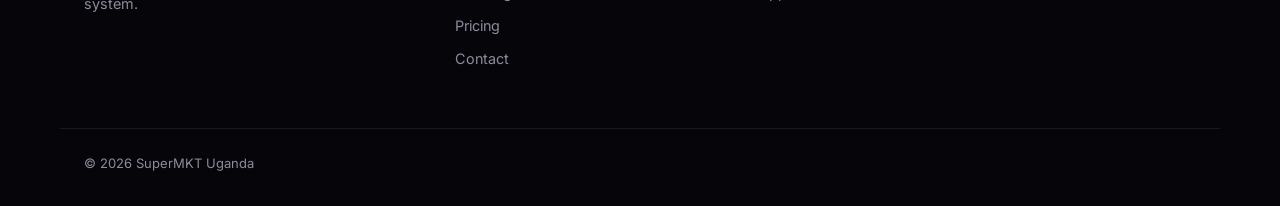
==== commit 2b0bdb2f: "Use same-origin paths for social preview image. Relative og:image URLs so WhatsApp and Facebook load" ====
--- a/index.html
+++ b/index.html
@@ -11,9 +11,8 @@
     <meta property="og:site_name" content="SuperMKT Uganda">
     <meta property="og:title" content="Home | SuperMKT Uganda">
     <meta property="og:description" content="Uganda's #1 supermarket POS and business management system. From UGX 80,000/month.">
-    <meta property="og:url" content="https://asmart.supermarket.ug/">
-    <meta property="og:image" content="https://asmart.supermarket.ug/og-image.jpg">
-    <meta property="og:image:secure_url" content="https://asmart.supermarket.ug/og-image.jpg">
+    <meta property="og:url" content="/">
+    <meta property="og:image" content="/og-image.jpg">
     <meta property="og:image:type" content="image/jpeg">
     <meta property="og:image:width" content="1200">
     <meta property="og:image:height" content="630">
@@ -21,10 +20,10 @@
     <meta name="twitter:card" content="summary_large_image">
     <meta name="twitter:title" content="Home | SuperMKT Uganda">
     <meta name="twitter:description" content="Uganda's #1 supermarket POS and business management system. From UGX 80,000/month.">
-    <meta name="twitter:image" content="https://asmart.supermarket.ug/og-image.jpg">
+    <meta name="twitter:image" content="/og-image.jpg">
     <meta name="twitter:image:alt" content="ERP Family Supermarket - SuperMKT Uganda">
-    <link rel="image_src" href="https://asmart.supermarket.ug/og-image.jpg">
-    <meta itemprop="image" content="https://asmart.supermarket.ug/og-image.jpg">
+    <link rel="image_src" href="/og-image.jpg">
+    <meta itemprop="image" content="/og-image.jpg">
     <link rel="stylesheet" href="styles.css">
     <link rel="preconnect" href="https://fonts.googleapis.com">
     <link rel="preconnect" href="https://fonts.gstatic.com" crossorigin>
